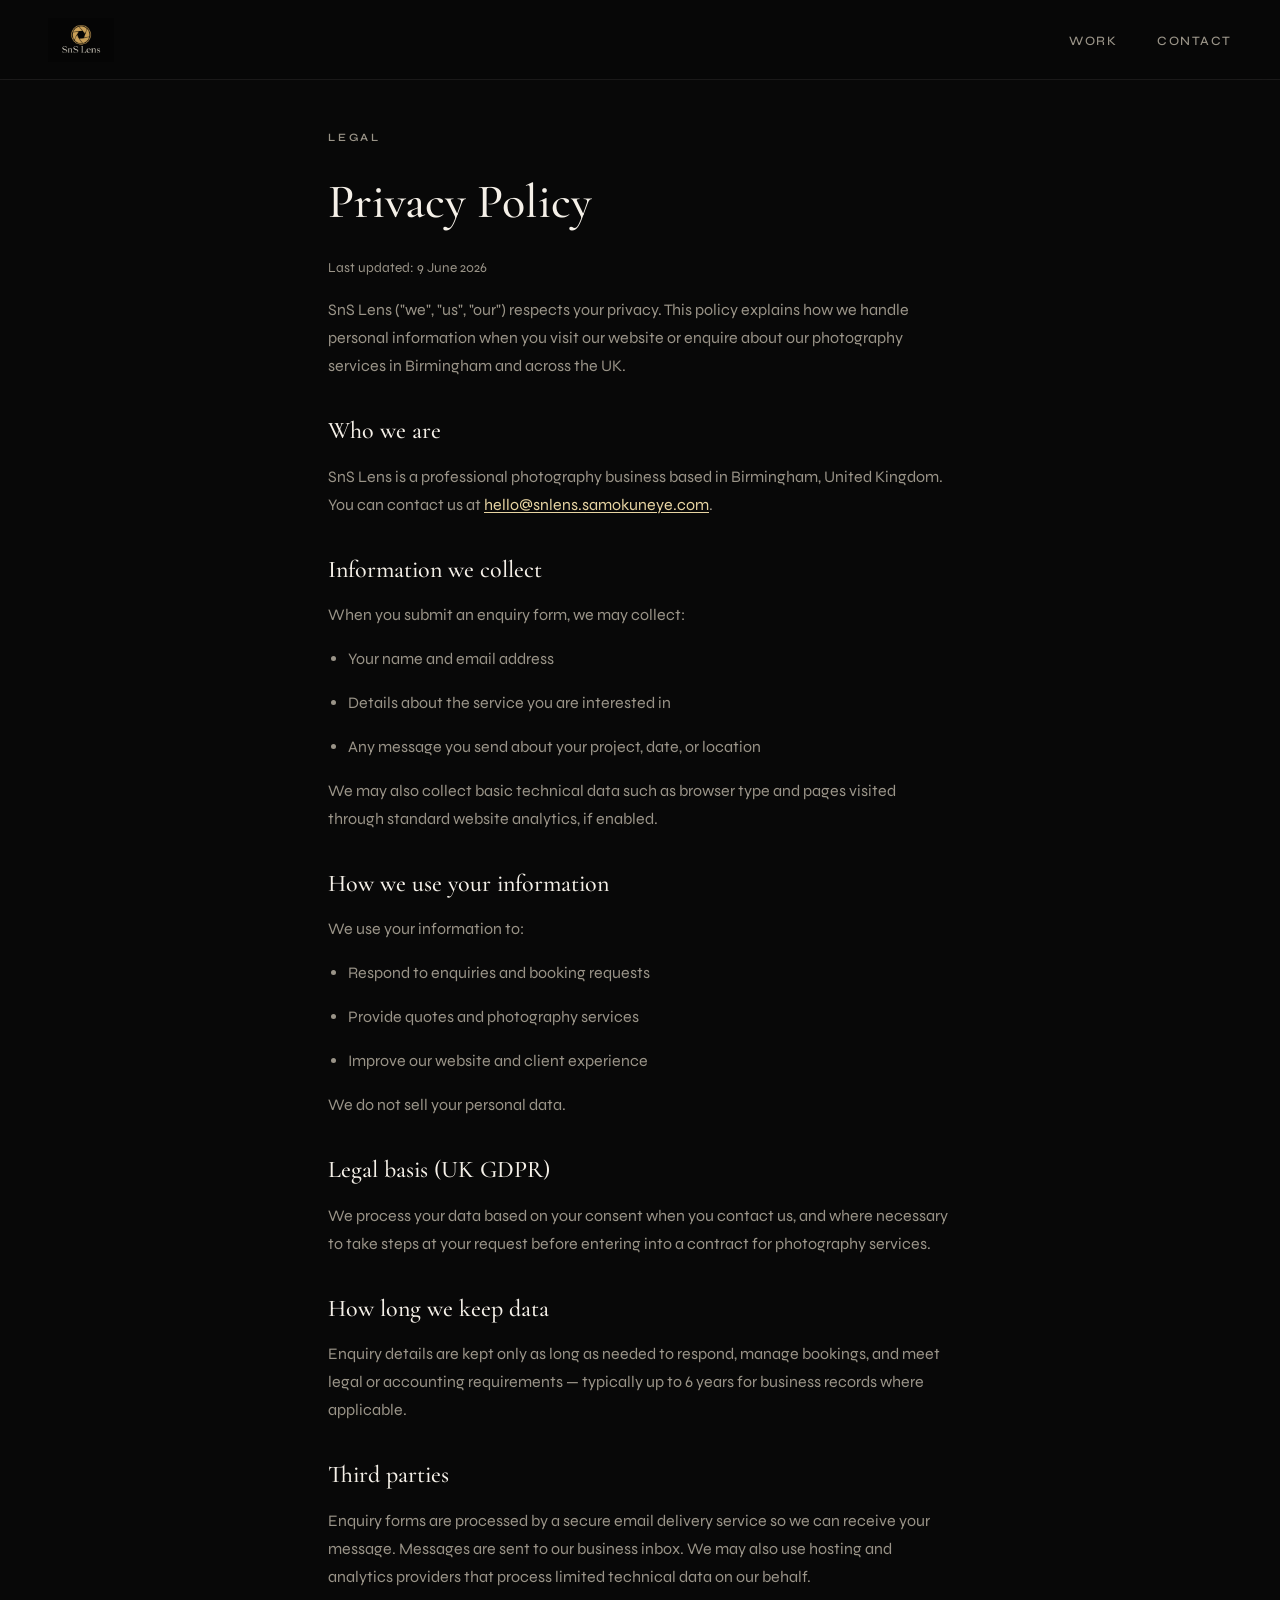
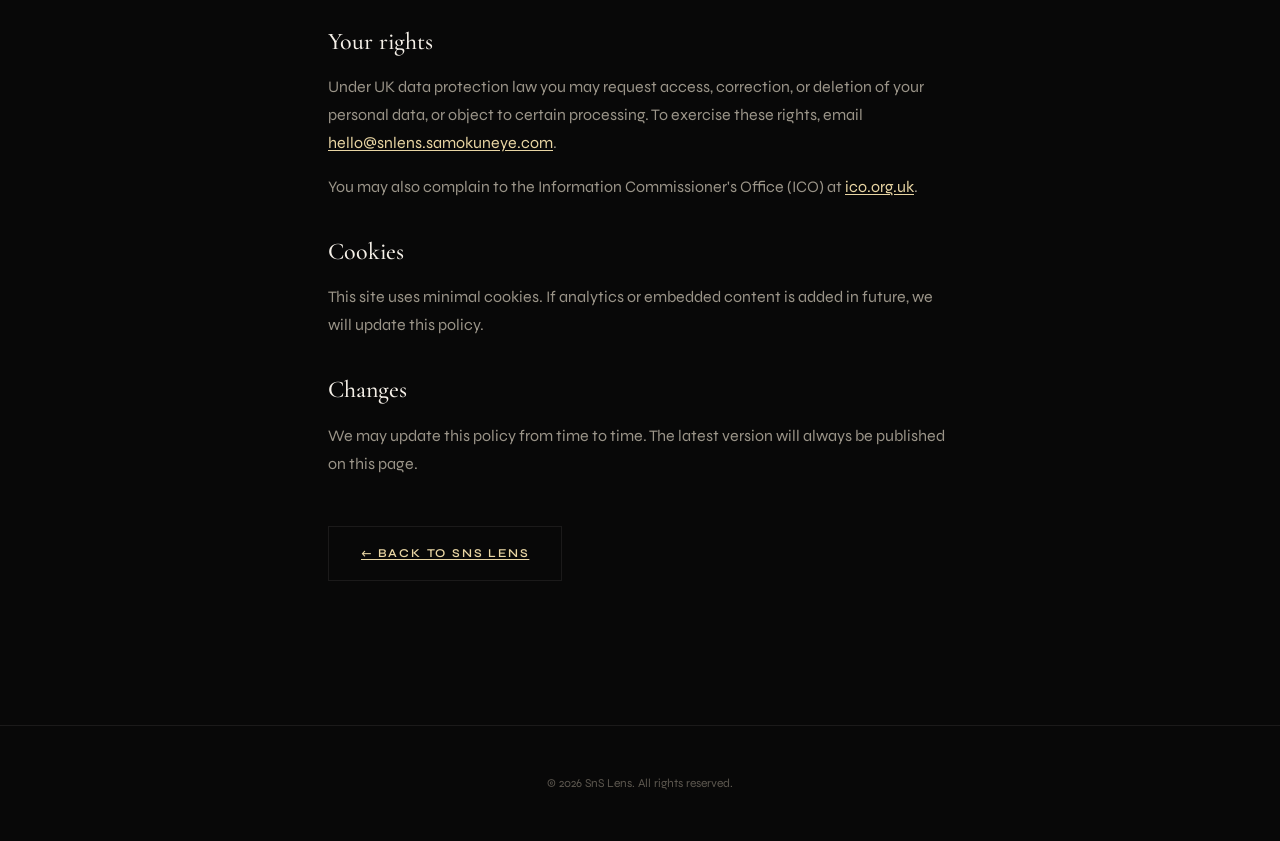
==== privacy.html @ bc197b3b "Add branding, enquiry form, privacy policy, and WhatsApp chat. Logo, favicon, and social preview tag" ====
<!DOCTYPE html>
<html lang="en">
<head>
  <meta charset="UTF-8" />
  <meta name="viewport" content="width=device-width, initial-scale=1.0" />
  <meta name="description" content="Privacy policy for SnS Lens photography — how we collect, use, and protect your personal data." />
  <title>Privacy Policy | SnS Lens</title>
  <link rel="icon" href="images/favicon.svg" type="image/svg+xml" />
  <link rel="icon" href="images/favicon.jpg" type="image/jpeg" sizes="32x32" />
  <link rel="preconnect" href="https://fonts.googleapis.com" />
  <link rel="preconnect" href="https://fonts.gstatic.com" crossorigin />
  <link href="https://fonts.googleapis.com/css2?family=Cormorant+Garamond:ital,wght@0,400;0,500;1,400&family=Syne:wght@400;500;600&display=swap" rel="stylesheet" />
  <link rel="stylesheet" href="css/styles.css" />
</head>
<body class="legal-page">
  <header class="site-header scrolled">
    <nav class="nav" aria-label="Main navigation">
      <a href="index.html" class="logo" aria-label="SnS Lens home">
        <img src="images/brand/logo.png" alt="SnS Lens" class="logo-img" width="140" height="44" />
      </a>
      <ul class="nav-links">
        <li><a href="index.html#work">Work</a></li>
        <li><a href="index.html#contact">Contact</a></li>
      </ul>
    </nav>
  </header>

  <main class="legal-main">
    <article class="legal-content">
      <p class="section-eyebrow">Legal</p>
      <h1>Privacy Policy</h1>
      <p class="legal-updated">Last updated: 9 June 2026</p>

      <p>SnS Lens ("we", "us", "our") respects your privacy. This policy explains how we handle personal information when you visit our website or enquire about our photography services in Birmingham and across the UK.</p>

      <h2>Who we are</h2>
      <p>SnS Lens is a professional photography business based in Birmingham, United Kingdom. You can contact us at <a href="mailto:hello@snlens.samokuneye.com">hello@snlens.samokuneye.com</a>.</p>

      <h2>Information we collect</h2>
      <p>When you submit an enquiry form, we may collect:</p>
      <ul>
        <li>Your name and email address</li>
        <li>Details about the service you are interested in</li>
        <li>Any message you send about your project, date, or location</li>
      </ul>
      <p>We may also collect basic technical data such as browser type and pages visited through standard website analytics, if enabled.</p>

      <h2>How we use your information</h2>
      <p>We use your information to:</p>
      <ul>
        <li>Respond to enquiries and booking requests</li>
        <li>Provide quotes and photography services</li>
        <li>Improve our website and client experience</li>
      </ul>
      <p>We do not sell your personal data.</p>

      <h2>Legal basis (UK GDPR)</h2>
      <p>We process your data based on your consent when you contact us, and where necessary to take steps at your request before entering into a contract for photography services.</p>

      <h2>How long we keep data</h2>
      <p>Enquiry details are kept only as long as needed to respond, manage bookings, and meet legal or accounting requirements — typically up to 6 years for business records where applicable.</p>

      <h2>Third parties</h2>
      <p>Enquiry forms are processed by a secure email delivery service so we can receive your message. Messages are sent to our business inbox. We may also use hosting and analytics providers that process limited technical data on our behalf.</p>

      <h2>Your rights</h2>
      <p>Under UK data protection law you may request access, correction, or deletion of your personal data, or object to certain processing. To exercise these rights, email <a href="mailto:hello@snlens.samokuneye.com">hello@snlens.samokuneye.com</a>.</p>
      <p>You may also complain to the Information Commissioner's Office (ICO) at <a href="https://ico.org.uk" target="_blank" rel="noopener noreferrer">ico.org.uk</a>.</p>

      <h2>Cookies</h2>
      <p>This site uses minimal cookies. If analytics or embedded content is added in future, we will update this policy.</p>

      <h2>Changes</h2>
      <p>We may update this policy from time to time. The latest version will always be published on this page.</p>

      <p class="legal-back"><a href="index.html" class="btn btn-ghost">← Back to SnS Lens</a></p>
    </article>
  </main>

  <footer class="site-footer">
    <div class="footer-inner">
      <p class="footer-copy">&copy; <span id="year"></span> SnS Lens. All rights reserved.</p>
    </div>
  </footer>

  <script>
    document.getElementById("year").textContent = new Date().getFullYear();
  </script>
</body>
</html>
---- css/styles.css ----
/* ─── SnS Lens — Editorial Photography UI ─── */

:root {
  --bg-deep: #080808;
  --bg-surface: #111111;
  --bg-elevated: #1a1a1a;
  --text-primary: #f5f0e8;
  --text-muted: #9a9488;
  --text-faint: #5c574f;
  --accent: #c9a962;
  --accent-light: #e8d5a3;
  --accent-glow: rgba(201, 169, 98, 0.25);
  --border: rgba(245, 240, 232, 0.08);
  --border-accent: rgba(201, 169, 98, 0.3);

  --font-display: "Cormorant Garamond", Georgia, serif;
  --font-body: "Syne", system-ui, sans-serif;

  --ease-out-expo: cubic-bezier(0.16, 1, 0.3, 1);
  --ease-in-out: cubic-bezier(0.65, 0, 0.35, 1);

  --header-height: 80px;
  --section-pad: clamp(4rem, 10vw, 8rem);
  --content-max: 1280px;
}

*, *::before, *::after {
  box-sizing: border-box;
  margin: 0;
  padding: 0;
}

html {
  scroll-behavior: smooth;
  -webkit-font-smoothing: antialiased;
}

body {
  font-family: var(--font-body);
  background: var(--bg-deep);
  color: var(--text-primary);
  line-height: 1.6;
  overflow-x: hidden;
}

img {
  display: block;
  max-width: 100%;
  height: auto;
}

a {
  color: inherit;
  text-decoration: none;
}

ul {
  list-style: none;
}

button, input, select, textarea {
  font: inherit;
  color: inherit;
  border: none;
  background: none;
}

/* ─── Texture & Atmosphere ─── */

.grain {
  position: fixed;
  inset: 0;
  z-index: 9999;
  pointer-events: none;
  opacity: 0.04;
  background-image: url("data:image/svg+xml,%3Csvg viewBox='0 0 256 256' xmlns='http://www.w3.org/2000/svg'%3E%3Cfilter id='n'%3E%3CfeTurbulence type='fractalNoise' baseFrequency='0.85' numOctaves='4' stitchTiles='stitch'/%3E%3C/filter%3E%3Crect width='100%25' height='100%25' filter='url(%23n)'/%3E%3C/svg%3E");
  background-repeat: repeat;
  background-size: 180px;
}

.cursor-glow {
  position: fixed;
  width: 400px;
  height: 400px;
  border-radius: 50%;
  background: radial-gradient(circle, var(--accent-glow) 0%, transparent 70%);
  pointer-events: none;
  z-index: 0;
  transform: translate(-50%, -50%);
  opacity: 0;
  transition: opacity 0.4s ease;
}

body:hover .cursor-glow {
  opacity: 1;
}

/* ─── Header ─── */

.site-header {
  position: fixed;
  top: 0;
  left: 0;
  right: 0;
  z-index: 100;
  height: var(--header-height);
  transition: background 0.4s var(--ease-out-expo), backdrop-filter 0.4s;
}

.site-header.scrolled {
  background: rgba(8, 8, 8, 0.85);
  backdrop-filter: blur(20px);
  border-bottom: 1px solid var(--border);
}

.nav {
  display: flex;
  align-items: center;
  justify-content: space-between;
  max-width: var(--content-max);
  margin: 0 auto;
  padding: 0 clamp(1.5rem, 4vw, 3rem);
  height: 100%;
}

.logo {
  display: flex;
  align-items: center;
  gap: 0.75rem;
  z-index: 101;
}

.logo-img {
  height: 44px;
  width: auto;
  display: block;
}

.logo-mark {
  width: 36px;
  height: 36px;
  color: var(--accent);
}

.logo-mark svg {
  width: 100%;
  height: 100%;
}

.logo-text {
  display: flex;
  flex-direction: column;
  line-height: 1.1;
}

.logo-name {
  font-family: var(--font-display);
  font-size: 1.35rem;
  font-weight: 500;
  letter-spacing: 0.02em;
}

.logo-tag {
  font-size: 0.65rem;
  text-transform: uppercase;
  letter-spacing: 0.2em;
  color: var(--text-muted);
}

.nav-links {
  display: flex;
  align-items: center;
  gap: 2.5rem;
}

.nav-links a {
  font-size: 0.8rem;
  font-weight: 500;
  text-transform: uppercase;
  letter-spacing: 0.12em;
  color: var(--text-muted);
  transition: color 0.3s ease;
  position: relative;
}

.nav-links a::after {
  content: "";
  position: absolute;
  bottom: -4px;
  left: 0;
  width: 0;
  height: 1px;
  background: var(--accent);
  transition: width 0.3s var(--ease-out-expo);
}

.nav-links a:hover {
  color: var(--text-primary);
}

.nav-links a:hover::after {
  width: 100%;
}

.nav-cta {
  padding: 0.65rem 1.25rem !important;
  border: 1px solid var(--border-accent) !important;
  color: var(--accent) !important;
  transition: background 0.3s, color 0.3s !important;
}

.nav-cta::after {
  display: none !important;
}

.nav-cta:hover {
  background: var(--accent) !important;
  color: var(--bg-deep) !important;
}

.nav-toggle {
  display: none;
  flex-direction: column;
  gap: 6px;
  width: 28px;
  cursor: pointer;
  z-index: 101;
}

.nav-toggle span {
  display: block;
  height: 1.5px;
  background: var(--text-primary);
  transition: transform 0.3s, opacity 0.3s;
}

.nav-toggle.active span:first-child {
  transform: translateY(3.75px) rotate(45deg);
}

.nav-toggle.active span:last-child {
  transform: translateY(-3.75px) rotate(-45deg);
}

/* ─── Buttons ─── */

.btn {
  display: inline-flex;
  align-items: center;
  justify-content: center;
  padding: 1rem 2rem;
  font-size: 0.75rem;
  font-weight: 600;
  text-transform: uppercase;
  letter-spacing: 0.15em;
  cursor: pointer;
  transition: all 0.35s var(--ease-out-expo);
}

.btn-primary {
  background: var(--accent);
  color: var(--bg-deep);
}

.btn-primary:hover {
  background: var(--accent-light);
  transform: translateY(-2px);
  box-shadow: 0 12px 40px var(--accent-glow);
}

.btn-ghost {
  border: 1px solid var(--border);
  color: var(--text-primary);
}

.btn-ghost:hover {
  border-color: var(--text-muted);
  background: rgba(245, 240, 232, 0.05);
}

.btn-full {
  width: 100%;
}

.btn-loading {
  display: none;
}

.btn.loading .btn-text {
  display: none;
}

.btn.loading .btn-loading {
  display: inline;
}

/* ─── Hero ─── */

.hero {
  position: relative;
  min-height: 100vh;
  display: flex;
  align-items: center;
  padding: var(--header-height) clamp(1.5rem, 4vw, 3rem) 4rem;
  overflow: hidden;
}

.hero-bg {
  position: absolute;
  inset: 0;
  z-index: 0;
}

.hero-image {
  width: 100%;
  height: 100%;
  object-fit: cover;
  transform: scale(1.05);
  animation: heroZoom 20s var(--ease-in-out) infinite alternate;
}

@keyframes heroZoom {
  from { transform: scale(1.05); }
  to { transform: scale(1.12); }
}

.hero-overlay {
  position: absolute;
  inset: 0;
  background:
    linear-gradient(135deg, rgba(8, 8, 8, 0.92) 0%, rgba(8, 8, 8, 0.6) 50%, rgba(8, 8, 8, 0.85) 100%),
    linear-gradient(to top, var(--bg-deep) 0%, transparent 30%);
}

.hero-content {
  position: relative;
  z-index: 2;
  max-width: var(--content-max);
  margin: 0 auto;
  width: 100%;
}

.hero-eyebrow {
  font-size: 0.7rem;
  font-weight: 600;
  text-transform: uppercase;
  letter-spacing: 0.3em;
  color: var(--accent);
  margin-bottom: 1.5rem;
}

.hero-title {
  font-family: var(--font-display);
  font-weight: 300;
  line-height: 1.05;
  margin-bottom: 1.75rem;
}

.hero-line {
  display: block;
  font-size: clamp(3rem, 8vw, 6.5rem);
  overflow: hidden;
}

.hero-line--accent {
  font-style: italic;
  color: var(--accent-light);
  font-weight: 400;
}

.hero-sub {
  max-width: 480px;
  font-size: 1rem;
  color: var(--text-muted);
  margin-bottom: 2.5rem;
  line-height: 1.7;
}

.hero-actions {
  display: flex;
  flex-wrap: wrap;
  gap: 1rem;
}

.hero-scroll {
  position: absolute;
  bottom: 3rem;
  left: clamp(1.5rem, 4vw, 3rem);
  display: flex;
  flex-direction: column;
  align-items: center;
  gap: 0.75rem;
  z-index: 2;
}

.hero-scroll span {
  font-size: 0.65rem;
  text-transform: uppercase;
  letter-spacing: 0.2em;
  color: var(--text-faint);
  writing-mode: vertical-rl;
}

.scroll-line {
  width: 1px;
  height: 60px;
  background: linear-gradient(to bottom, var(--accent), transparent);
  animation: scrollPulse 2s ease-in-out infinite;
}

@keyframes scrollPulse {
  0%, 100% { opacity: 0.3; transform: scaleY(0.6); transform-origin: top; }
  50% { opacity: 1; transform: scaleY(1); }
}

.hero-stats {
  position: absolute;
  bottom: 3rem;
  right: clamp(1.5rem, 4vw, 3rem);
  display: flex;
  align-items: center;
  gap: 2rem;
  z-index: 2;
  padding: 1.5rem 2rem;
  background: rgba(17, 17, 17, 0.6);
  backdrop-filter: blur(12px);
  border: 1px solid var(--border);
}

.stat {
  text-align: center;
}

.stat-number {
  font-family: var(--font-display);
  font-size: 2.5rem;
  font-weight: 400;
  color: var(--accent-light);
  line-height: 1;
}

.stat-suffix {
  font-family: var(--font-display);
  font-size: 1.5rem;
  color: var(--accent);
}

.stat-label {
  display: block;
  font-size: 0.65rem;
  text-transform: uppercase;
  letter-spacing: 0.1em;
  color: var(--text-muted);
  margin-top: 0.35rem;
}

.stat-divider {
  width: 1px;
  height: 40px;
  background: var(--border);
}

/* ─── Marquee ─── */

.marquee {
  padding: 1.25rem 0;
  border-block: 1px solid var(--border);
  overflow: hidden;
  background: var(--bg-surface);
}

.marquee-track {
  display: flex;
  align-items: center;
  gap: 2.5rem;
  white-space: nowrap;
  animation: marquee 30s linear infinite;
  width: max-content;
}

.marquee-track span {
  font-family: var(--font-display);
  font-size: 1.5rem;
  font-style: italic;
  color: var(--text-faint);
  letter-spacing: 0.05em;
}

.marquee-dot {
  font-size: 0.5rem !important;
  color: var(--accent) !important;
  font-style: normal !important;
}

@keyframes marquee {
  from { transform: translateX(0); }
  to { transform: translateX(-50%); }
}

/* ─── Sections ─── */

.section-header {
  text-align: center;
  max-width: 640px;
  margin: 0 auto 3.5rem;
}

.section-header--left {
  text-align: left;
  margin-left: 0;
  margin-right: 0;
}

.section-eyebrow {
  font-size: 0.7rem;
  font-weight: 600;
  text-transform: uppercase;
  letter-spacing: 0.25em;
  color: var(--accent);
  margin-bottom: 1rem;
}

.section-title {
  font-family: var(--font-display);
  font-size: clamp(2.5rem, 5vw, 3.75rem);
  font-weight: 400;
  line-height: 1.15;
  margin-bottom: 1rem;
}

.section-desc {
  color: var(--text-muted);
  font-size: 1rem;
  line-height: 1.7;
}

/* ─── Gallery ─── */

.work {
  padding: var(--section-pad) clamp(1.5rem, 4vw, 3rem);
  max-width: var(--content-max);
  margin: 0 auto;
}

.gallery-filters {
  display: flex;
  justify-content: center;
  gap: 0.5rem;
  margin-bottom: 3rem;
  flex-wrap: wrap;
}

.filter-btn {
  padding: 0.6rem 1.25rem;
  font-size: 0.7rem;
  font-weight: 600;
  text-transform: uppercase;
  letter-spacing: 0.12em;
  color: var(--text-muted);
  border: 1px solid transparent;
  cursor: pointer;
  transition: all 0.3s ease;
}

.filter-btn:hover {
  color: var(--text-primary);
}

.filter-btn.active {
  color: var(--accent);
  border-color: var(--border-accent);
}

.gallery {
  display: grid;
  grid-template-columns: repeat(12, 1fr);
  gap: 1.25rem;
}

.gallery-item {
  position: relative;
  overflow: hidden;
  grid-column: span 4;
  aspect-ratio: 4 / 5;
  cursor: pointer;
}

.gallery-item--tall {
  grid-row: span 2;
  aspect-ratio: auto;
}

.gallery-item--wide {
  grid-column: span 8;
  aspect-ratio: 16 / 9;
}

.gallery-item img {
  width: 100%;
  height: 100%;
  object-fit: cover;
  transition: transform 0.7s var(--ease-out-expo), filter 0.5s ease;
}

.gallery-item:hover img {
  transform: scale(1.06);
  filter: brightness(0.85);
}

.gallery-caption {
  position: absolute;
  inset: 0;
  display: flex;
  flex-direction: column;
  justify-content: flex-end;
  padding: 1.5rem;
  background: linear-gradient(to top, rgba(8, 8, 8, 0.9) 0%, transparent 60%);
  opacity: 0;
  transform: translateY(12px);
  transition: opacity 0.4s ease, transform 0.4s var(--ease-out-expo);
}

.gallery-item:hover .gallery-caption {
  opacity: 1;
  transform: translateY(0);
}

.gallery-category {
  font-size: 0.65rem;
  text-transform: uppercase;
  letter-spacing: 0.15em;
  color: var(--accent);
  margin-bottom: 0.35rem;
}

.gallery-caption h3 {
  font-family: var(--font-display);
  font-size: 1.5rem;
  font-weight: 400;
}

.gallery-item.hidden {
  display: none;
}

/* ─── Services ─── */

.services {
  padding: var(--section-pad) clamp(1.5rem, 4vw, 3rem);
  background: var(--bg-surface);
  border-block: 1px solid var(--border);
}

.services-inner {
  max-width: var(--content-max);
  margin: 0 auto;
}

.services-grid {
  display: grid;
  grid-template-columns: repeat(3, 1fr);
  gap: 1.5rem;
}

.service-card {
  padding: 2.5rem 2rem;
  background: var(--bg-elevated);
  border: 1px solid var(--border);
  transition: border-color 0.4s, transform 0.4s var(--ease-out-expo);
}

.service-card:hover {
  border-color: var(--border-accent);
  transform: translateY(-4px);
}

.service-number {
  font-family: var(--font-display);
  font-size: 3rem;
  font-weight: 300;
  color: var(--text-faint);
  line-height: 1;
  margin-bottom: 1.5rem;
  display: block;
}

.service-card h3 {
  font-family: var(--font-display);
  font-size: 1.75rem;
  font-weight: 500;
  margin-bottom: 1rem;
}

.service-card p {
  color: var(--text-muted);
  font-size: 0.9rem;
  line-height: 1.7;
  margin-bottom: 1.5rem;
}

.service-features li {
  font-size: 0.8rem;
  color: var(--text-muted);
  padding: 0.4rem 0;
  padding-left: 1.25rem;
  position: relative;
}

.service-features li::before {
  content: "";
  position: absolute;
  left: 0;
  top: 50%;
  width: 6px;
  height: 1px;
  background: var(--accent);
}

/* ─── Quote ─── */

.quote {
  padding: var(--section-pad) clamp(1.5rem, 4vw, 3rem);
  text-align: center;
}

.quote-block {
  max-width: 800px;
  margin: 0 auto;
}

.quote-block p {
  font-family: var(--font-display);
  font-size: clamp(1.75rem, 4vw, 2.75rem);
  font-weight: 300;
  font-style: italic;
  line-height: 1.4;
  color: var(--text-primary);
  margin-bottom: 1.5rem;
}

.quote-block footer {
  font-size: 0.75rem;
  text-transform: uppercase;
  letter-spacing: 0.2em;
  color: var(--accent);
}

/* ─── About ─── */

.about {
  padding: var(--section-pad) clamp(1.5rem, 4vw, 3rem);
  max-width: var(--content-max);
  margin: 0 auto;
}

.about-grid {
  display: grid;
  grid-template-columns: 1fr 1fr;
  gap: 4rem;
  align-items: center;
}

.about-image {
  position: relative;
}

.about-image img {
  width: 100%;
  aspect-ratio: 4 / 5;
  object-fit: cover;
  object-position: center 20%;
  background: var(--bg-elevated);
}

.about-image-frame {
  position: absolute;
  inset: -12px -12px 12px 12px;
  border: 1px solid var(--border-accent);
  pointer-events: none;
  z-index: -1;
}

.about-text {
  color: var(--text-muted);
  margin-bottom: 1.25rem;
  line-height: 1.8;
}

.about-values {
  display: flex;
  flex-direction: column;
  gap: 1.25rem;
  margin-top: 2rem;
  padding-top: 2rem;
  border-top: 1px solid var(--border);
}

.value strong {
  display: block;
  font-family: var(--font-display);
  font-size: 1.25rem;
  font-weight: 500;
  color: var(--accent-light);
  margin-bottom: 0.25rem;
}

.value span {
  font-size: 0.85rem;
  color: var(--text-muted);
}

/* ─── Contact ─── */

.contact {
  padding: var(--section-pad) clamp(1.5rem, 4vw, 3rem);
  background: var(--bg-surface);
  border-top: 1px solid var(--border);
}

.contact-inner {
  max-width: var(--content-max);
  margin: 0 auto;
  display: grid;
  grid-template-columns: 1fr 1.2fr;
  gap: 4rem;
  align-items: start;
}

.contact-desc {
  color: var(--text-muted);
  margin-bottom: 2.5rem;
  line-height: 1.7;
}

.contact-details {
  display: flex;
  flex-direction: column;
  gap: 1.25rem;
  margin-bottom: 2rem;
}

.contact-link {
  display: flex;
  flex-direction: column;
  gap: 0.2rem;
  transition: color 0.3s;
}

a.contact-link:hover {
  color: var(--accent);
}

.contact-link-label {
  font-size: 0.65rem;
  text-transform: uppercase;
  letter-spacing: 0.15em;
  color: var(--text-faint);
}

.social-links {
  display: flex;
  flex-direction: column;
  gap: 1rem;
}

.social-links a {
  display: inline-flex;
  align-items: center;
  gap: 0.65rem;
  font-size: 0.85rem;
  font-weight: 600;
  letter-spacing: 0.04em;
  color: var(--text-muted);
  transition: color 0.3s, transform 0.3s var(--ease-out-expo);
}

.social-links a:hover {
  color: var(--accent-light);
  transform: translateX(4px);
}

.social-icon {
  width: 20px;
  height: 20px;
  flex-shrink: 0;
}

.contact-form {
  padding: 2.5rem;
  background: var(--bg-elevated);
  border: 1px solid var(--border);
}

.form-row {
  display: grid;
  grid-template-columns: 1fr 1fr;
  gap: 1.25rem;
}

.form-group {
  margin-bottom: 1.25rem;
}

.form-group label {
  display: block;
  font-size: 0.7rem;
  font-weight: 600;
  text-transform: uppercase;
  letter-spacing: 0.1em;
  color: var(--text-muted);
  margin-bottom: 0.5rem;
}

.form-group input,
.form-group select,
.form-group textarea {
  width: 100%;
  padding: 0.85rem 1rem;
  background: var(--bg-deep);
  border: 1px solid var(--border);
  transition: border-color 0.3s;
}

.form-group input:focus,
.form-group select:focus,
.form-group textarea:focus {
  outline: none;
  border-color: var(--border-accent);
}

.form-group input::placeholder,
.form-group textarea::placeholder {
  color: var(--text-faint);
}

.form-group select {
  cursor: pointer;
  appearance: none;
  background-image: url("data:image/svg+xml,%3Csvg xmlns='http://www.w3.org/2000/svg' width='12' height='8' viewBox='0 0 12 8'%3E%3Cpath fill='%239a9488' d='M1 1l5 5 5-5'/%3E%3C/svg%3E");
  background-repeat: no-repeat;
  background-position: right 1rem center;
}

.form-group textarea {
  resize: vertical;
  min-height: 120px;
}

.form-success {
  margin-top: 1rem;
  text-align: center;
  color: var(--accent);
  font-size: 0.9rem;
}

.form-error {
  margin-top: 1rem;
  text-align: center;
  color: #e8a0a0;
  font-size: 0.9rem;
}

.form-privacy {
  margin-top: 1rem;
  font-size: 0.75rem;
  color: var(--text-faint);
  text-align: center;
}

.form-privacy a {
  color: var(--text-muted);
  text-decoration: underline;
  text-underline-offset: 2px;
}

.form-privacy a:hover {
  color: var(--accent);
}

/* ─── WhatsApp float ─── */

.whatsapp-float {
  position: fixed;
  right: clamp(1rem, 3vw, 1.5rem);
  bottom: clamp(1rem, 3vw, 1.5rem);
  z-index: 9000;
  width: 56px;
  height: 56px;
  display: flex;
  align-items: center;
  justify-content: center;
  background: #25d366;
  color: #fff;
  border-radius: 50%;
  box-shadow: 0 8px 24px rgba(0, 0, 0, 0.35);
  transition: transform 0.3s var(--ease-out-expo), box-shadow 0.3s;
}

.whatsapp-float svg {
  width: 28px;
  height: 28px;
}

.whatsapp-float:hover {
  transform: scale(1.06);
  box-shadow: 0 12px 28px rgba(37, 211, 102, 0.35);
}

.whatsapp-float[hidden] {
  display: none;
}

/* ─── Legal pages ─── */

.legal-page .legal-main {
  padding: calc(var(--header-height) + 3rem) clamp(1.5rem, 4vw, 3rem) var(--section-pad);
  max-width: 720px;
  margin: 0 auto;
}

.legal-content h1 {
  font-family: var(--font-display);
  font-size: clamp(2.25rem, 5vw, 3rem);
  font-weight: 500;
  margin: 0.5rem 0 1rem;
}

.legal-content h2 {
  font-family: var(--font-display);
  font-size: 1.5rem;
  font-weight: 500;
  margin: 2rem 0 0.75rem;
}

.legal-content p,
.legal-content li {
  color: var(--text-muted);
  line-height: 1.75;
  margin-bottom: 1rem;
}

.legal-content ul {
  padding-left: 1.25rem;
  margin-bottom: 1rem;
}

.legal-content li {
  list-style: disc;
}

.legal-content a {
  color: var(--accent-light);
  text-decoration: underline;
  text-underline-offset: 2px;
}

.legal-updated {
  font-size: 0.85rem;
  color: var(--text-faint);
  margin-bottom: 2rem;
}

.legal-back {
  margin-top: 3rem;
}

.footer-legal {
  margin-bottom: 0.75rem;
}

.footer-legal a {
  font-size: 0.75rem;
  color: var(--text-muted);
  text-transform: uppercase;
  letter-spacing: 0.12em;
  transition: color 0.3s;
}

.footer-legal a:hover {
  color: var(--accent);
}

/* ─── Footer ─── */

.site-footer {
  padding: 3rem clamp(1.5rem, 4vw, 3rem);
  text-align: center;
  border-top: 1px solid var(--border);
}

.footer-logo {
  font-family: var(--font-display);
  font-size: 1.75rem;
  font-weight: 500;
  display: inline-block;
  margin-bottom: 0.5rem;
}

.footer-mantra {
  font-style: italic;
  color: var(--accent);
  font-family: var(--font-display);
  font-size: 1.1rem;
  margin-bottom: 1rem;
}

.footer-social {
  display: flex;
  align-items: center;
  justify-content: center;
  gap: 0.75rem;
  margin-bottom: 1rem;
}

.footer-social a {
  font-size: 0.75rem;
  font-weight: 600;
  text-transform: uppercase;
  letter-spacing: 0.12em;
  color: var(--text-muted);
  transition: color 0.3s;
}

.footer-social a:hover {
  color: var(--accent);
}

.footer-social-dot {
  color: var(--text-faint);
}

.footer-copy {
  font-size: 0.75rem;
  color: var(--text-faint);
}

/* ─── Reveal Animations ─── */

.reveal {
  opacity: 0;
  transform: translateY(28px);
  transition: opacity 0.8s var(--ease-out-expo), transform 0.8s var(--ease-out-expo);
}

.reveal.visible {
  opacity: 1;
  transform: translateY(0);
}

.hero .reveal:nth-child(1) { transition-delay: 0.1s; }
.hero .reveal:nth-child(2) { transition-delay: 0.2s; }
.hero .reveal:nth-child(3) { transition-delay: 0.35s; }
.hero .reveal:nth-child(4) { transition-delay: 0.5s; }
.hero .reveal:nth-child(5) { transition-delay: 0.65s; }

/* ─── Responsive ─── */

@media (max-width: 1024px) {
  .services-grid {
    grid-template-columns: 1fr;
  }

  .about-grid,
  .contact-inner {
    grid-template-columns: 1fr;
    gap: 3rem;
  }

  .gallery-item,
  .gallery-item--wide {
    grid-column: span 6;
  }

  .gallery-item--tall {
    grid-row: span 1;
    aspect-ratio: 4 / 5;
  }

  .hero-stats {
    display: none;
  }
}

@media (max-width: 768px) {
  .nav-toggle {
    display: flex;
  }

  .nav-links {
    position: fixed;
    inset: 0;
    background: rgba(8, 8, 8, 0.97);
    flex-direction: column;
    justify-content: center;
    align-items: center;
    gap: 2rem;
    opacity: 0;
    visibility: hidden;
    transition: opacity 0.4s, visibility 0.4s;
  }

  .nav-links.open {
    opacity: 1;
    visibility: visible;
  }

  .nav-links a {
    font-size: 1rem;
  }

  .gallery {
    grid-template-columns: 1fr;
  }

  .gallery-item,
  .gallery-item--wide,
  .gallery-item--tall {
    grid-column: span 1;
    aspect-ratio: 4 / 5;
  }

  .form-row {
    grid-template-columns: 1fr;
  }

  .hero-scroll {
    display: none;
  }

  .contact-form {
    padding: 1.5rem;
  }
}

@media (prefers-reduced-motion: reduce) {
  *, *::before, *::after {
    animation-duration: 0.01ms !important;
    transition-duration: 0.01ms !important;
  }

  .reveal {
    opacity: 1;
    transform: none;
  }

  html {
    scroll-behavior: auto;
  }
}
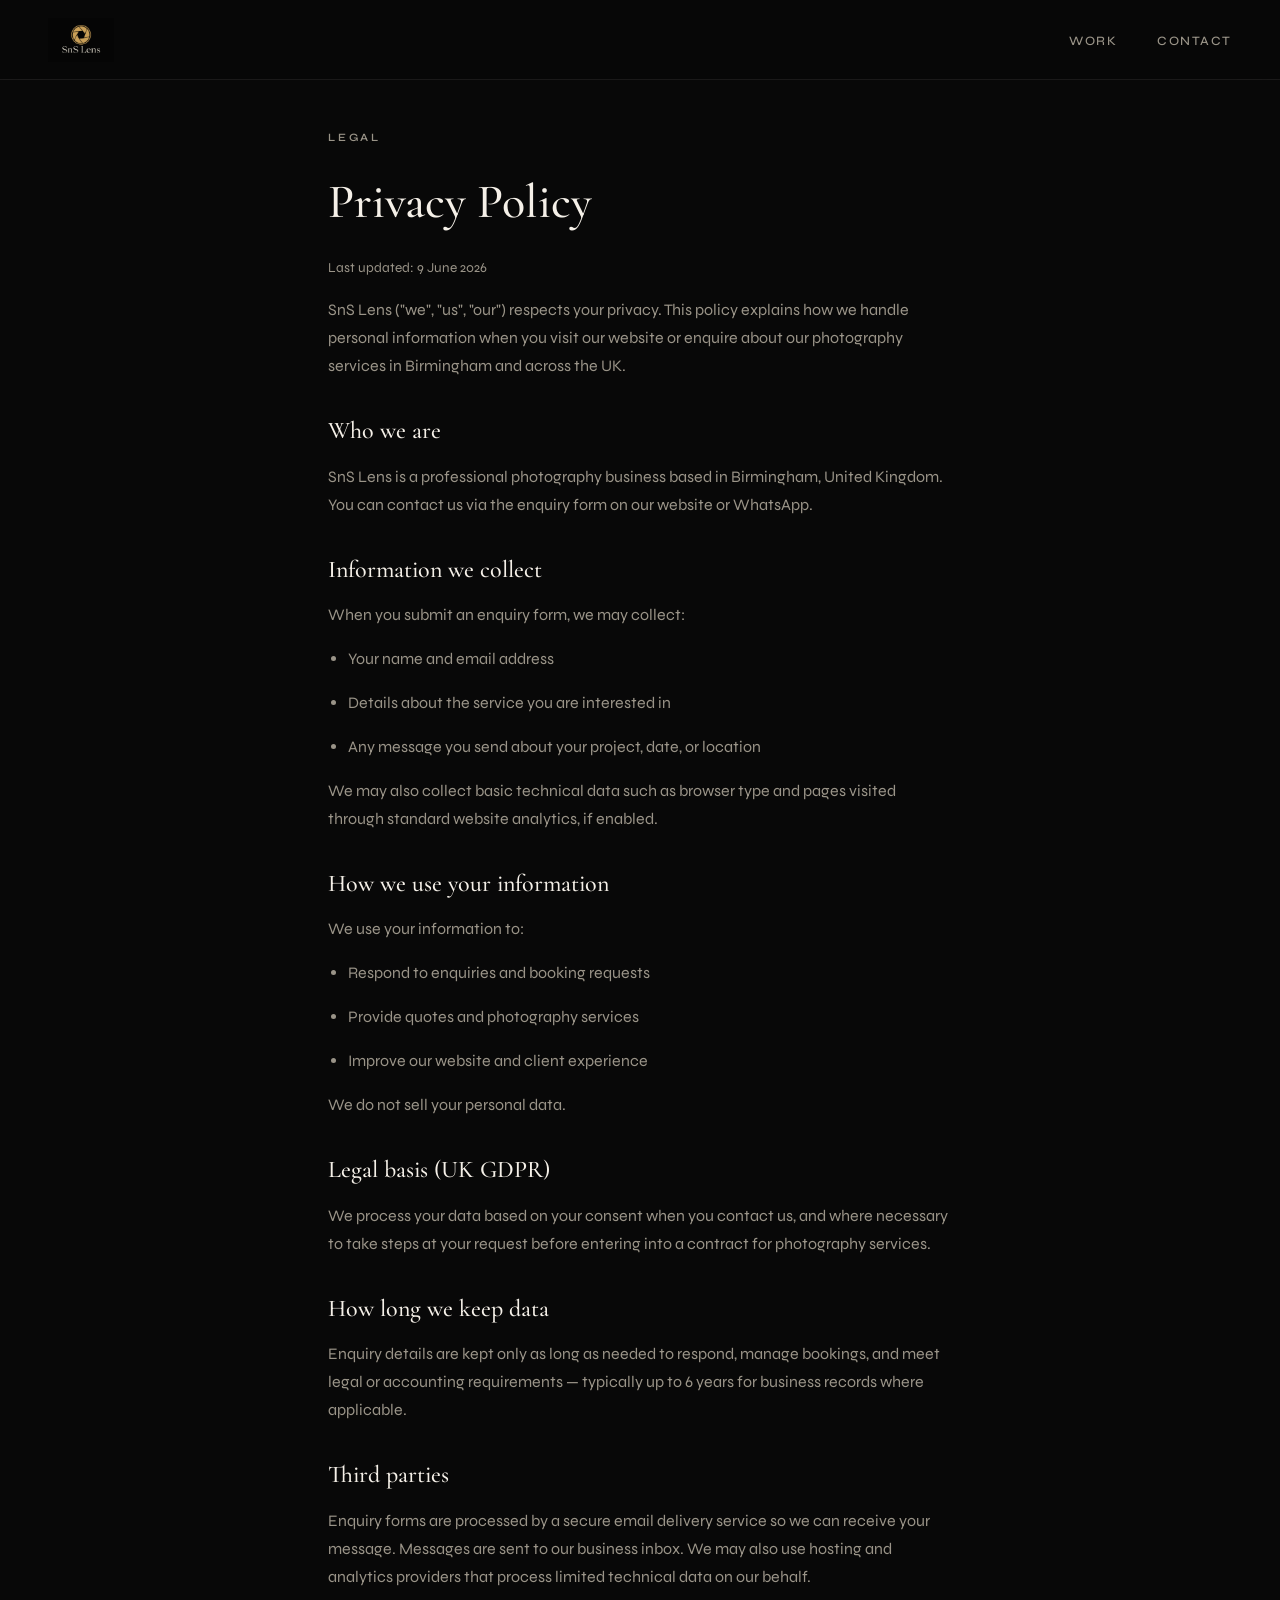
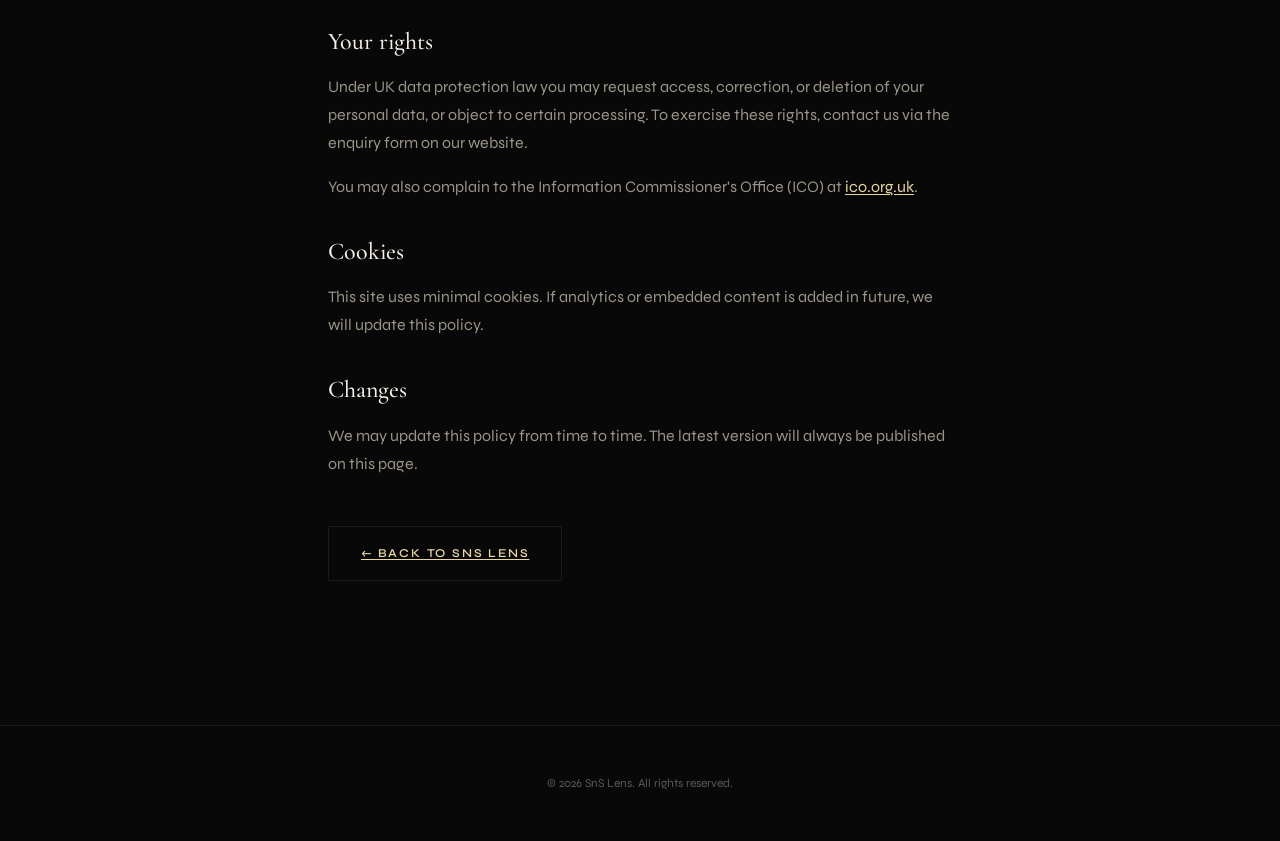
==== commit e46bdf49: "Remove display email and send enquiries to two Gmail addresses. Co-authored-by: Cursor <cursoragent@" ====
--- a/privacy.html
+++ b/privacy.html
@@ -34,7 +34,7 @@
       <p>SnS Lens ("we", "us", "our") respects your privacy. This policy explains how we handle personal information when you visit our website or enquire about our photography services in Birmingham and across the UK.</p>
 
       <h2>Who we are</h2>
-      <p>SnS Lens is a professional photography business based in Birmingham, United Kingdom. You can contact us at <a href="mailto:hello@snlens.samokuneye.com">hello@snlens.samokuneye.com</a>.</p>
+      <p>SnS Lens is a professional photography business based in Birmingham, United Kingdom. You can contact us via the enquiry form on our website or WhatsApp.</p>
 
       <h2>Information we collect</h2>
       <p>When you submit an enquiry form, we may collect:</p>
@@ -64,7 +64,7 @@
       <p>Enquiry forms are processed by a secure email delivery service so we can receive your message. Messages are sent to our business inbox. We may also use hosting and analytics providers that process limited technical data on our behalf.</p>
 
       <h2>Your rights</h2>
-      <p>Under UK data protection law you may request access, correction, or deletion of your personal data, or object to certain processing. To exercise these rights, email <a href="mailto:hello@snlens.samokuneye.com">hello@snlens.samokuneye.com</a>.</p>
+      <p>Under UK data protection law you may request access, correction, or deletion of your personal data, or object to certain processing. To exercise these rights, contact us via the enquiry form on our website.</p>
       <p>You may also complain to the Information Commissioner's Office (ICO) at <a href="https://ico.org.uk" target="_blank" rel="noopener noreferrer">ico.org.uk</a>.</p>
 
       <h2>Cookies</h2>
